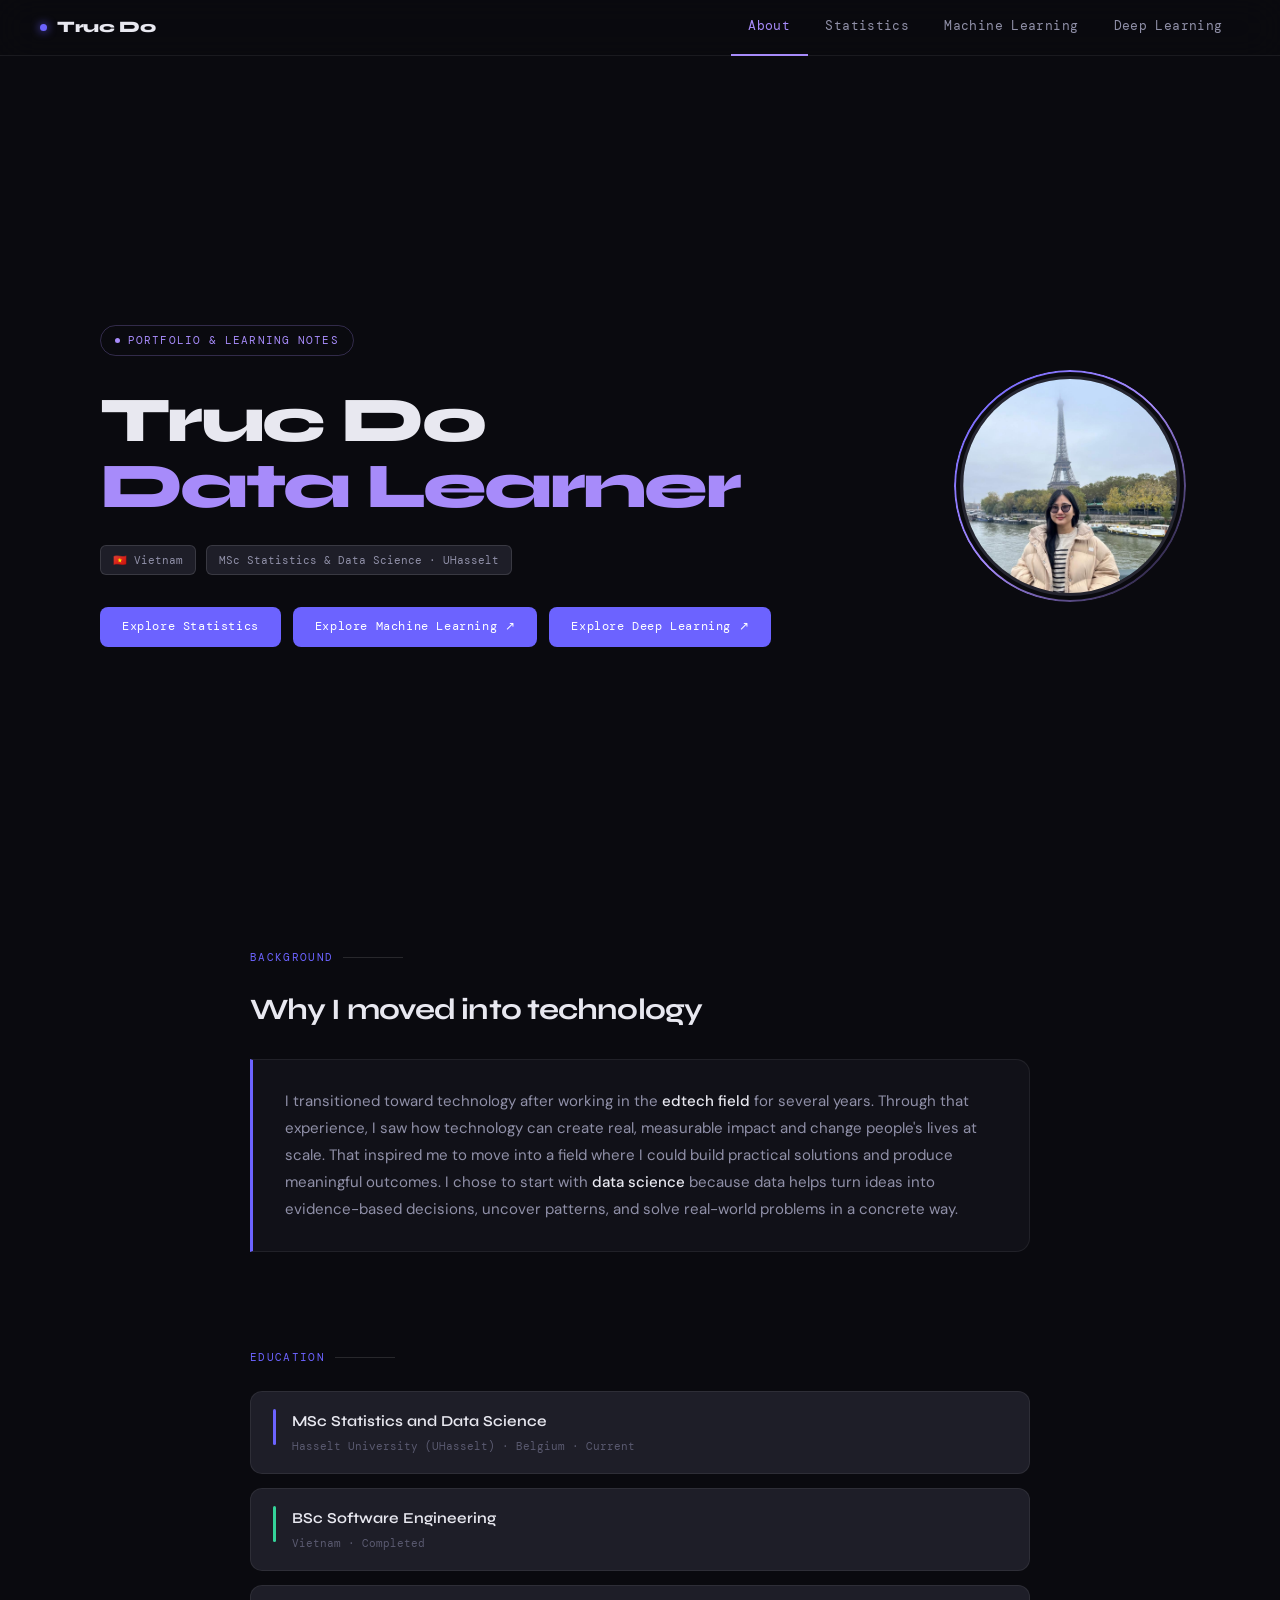
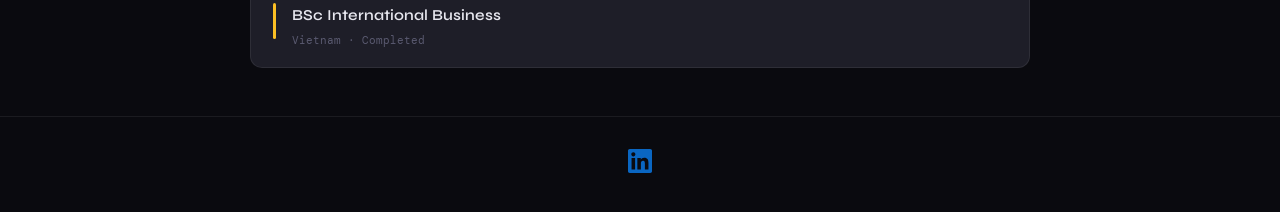
==== index.html @ 97f2a737 "first commit" ====
<!DOCTYPE html>
<html lang="en">
<head>
  <meta charset="UTF-8">
  <meta name="viewport" content="width=device-width, initial-scale=1.0">
  <title>Titu — About</title>
  <link href="https://fonts.googleapis.com/css2?family=DM+Mono:ital,wght@0,300;0,400;0,500;1,300&family=Syne:wght@400;500;600;700;800&family=DM+Sans:ital,opsz,wght@0,9..40,300;0,9..40,400;0,9..40,500;1,9..40,300&display=swap" rel="stylesheet">
  <link rel="stylesheet" href="shared.css">
  <style>
    /* ── Hero ───────────────────────────────────────────── */
    .hero {
      min-height: calc(100vh - 56px);
      display: flex; align-items: center;
      padding: 5rem 2rem 4rem;
    }
    .hero-inner {
      max-width: 1080px; margin: 0 auto; width: 100%;
      display: grid; grid-template-columns: 1fr auto;
      gap: 4rem; align-items: center;
    }

    .hero-tag {
      display: inline-flex; align-items: center; gap: 8px;
      font-family: var(--mono); font-size: 11px; color: var(--accent2);
      letter-spacing: 0.1em; text-transform: uppercase;
      border: 1px solid rgba(167,139,250,0.25);
      padding: 5px 14px; border-radius: 100px; margin-bottom: 2rem;
    }
    .hero-tag-dot { width: 5px; height: 5px; border-radius: 50%; background: var(--accent2); }

    .hero h1 {
      font-family: var(--display); font-weight: 800;
      font-size: clamp(2.6rem, 5vw, 4.2rem);
      line-height: 1.04; letter-spacing: -0.04em; margin-bottom: 1rem;
    }
    .hero h1 .name   { color: var(--text); }
    .hero h1 .accent { color: var(--accent2); }

    /* ── Meta badges ────────────────────────────────────── */
    .hero-meta { display: flex; flex-wrap: wrap; gap: 10px; margin: 1.5rem 0; }
    .hero-badge {
      font-family: var(--mono); font-size: 11px;
      padding: 5px 12px; border-radius: 6px;
      border: 1px solid var(--border2);
      background: var(--surface); color: var(--text2);
    }

    .hero-desc {
      color: var(--text2); font-size: .96rem; line-height: 1.78;
      max-width: 540px; margin-top: 1rem;
    }
    .hero-cta { display: flex; gap: 12px; margin-top: 2rem; flex-wrap: wrap; }

    /* ── Avatar ─────────────────────────────────────────── */
    .avatar-wrap { position: relative; width: 220px; height: 220px; }
    .avatar-ring {
      position: absolute; inset: -6px; border-radius: 50%;
      border: 2px solid transparent;
      background: linear-gradient(135deg, var(--accent), var(--accent2), transparent) border-box;
      -webkit-mask: linear-gradient(#fff 0 0) padding-box, linear-gradient(#fff 0 0);
      -webkit-mask-composite: destination-out; mask-composite: exclude;
      animation: spin-ring 8s linear infinite;
    }
    @keyframes spin-ring { to { transform: rotate(360deg); } }
    .avatar-img {
      width: 220px; height: 220px; border-radius: 50%;
      background: var(--surface); border: 3px solid var(--surface2);
      display: flex; align-items: center; justify-content: center;
      overflow: hidden; position: relative; z-index: 1;
    }
    /*
      TO ADD YOUR PHOTO:
      Replace the .avatar-monogram div with:
        <img src="ava.jpg" alt="Truc Do" style="width:100%;height:100%;object-fit:cover">
    */
    <img src="ava.jpg" alt="Truc Do" style="width:100%;height:100%;object-fit:cover">

    .avatar-hint {
      position: absolute; bottom: 6px; right: 6px; z-index: 2;
      background: var(--surface2); border: 1px solid var(--border2);
      border-radius: 7px; font-family: var(--mono); font-size: 9.5px;
      color: var(--text3); padding: 3px 8px; pointer-events: none;
    }

    /* ── Story card ─────────────────────────────────────── */
    .story-card {
      background: var(--bg2); border: 1px solid var(--border);
      border-left: 3px solid var(--accent);
      border-radius: 0 14px 14px 0;
      padding: 1.75rem 2rem;
      font-size: .94rem; color: var(--text2); line-height: 1.8;
    }
    .story-card strong { color: var(--text); font-weight: 500; }

    /* ── Education list ─────────────────────────────────── */
    .edu-list { display: flex; flex-direction: column; gap: .85rem; margin-top: 1.5rem; }
    .edu-item {
      background: var(--surface); border: 1px solid var(--border);
      border-radius: 12px; padding: 1.1rem 1.4rem;
      display: flex; align-items: flex-start; gap: 1rem;
    }
    .edu-bar {
      width: 3px; height: 36px; border-radius: 2px; flex-shrink: 0;
    }
    .edu-title { font-family: var(--display); font-weight: 600; font-size: .95rem; color: var(--text); }
    .edu-sub   { font-family: var(--mono); font-size: 11px; color: var(--text3); margin-top: 3px; }
  </style>
</head>
<body>

<!-- NAVIGATION -->
<nav>
  <a class="nav-logo" href="index.html">
    <div class="nav-logo-dot"></div>
    Truc Do
  </a>
  <div class="nav-links">
    <a class="nav-link active" href="index.html">About</a>
    <a class="nav-link" href="stats.html">Statistics</a>
    <a class="nav-link" href="ml.html">Machine Learning</a>
    <a class="nav-link" href="dl.html">Deep Learning</a>
  </div>
</nav>

<!-- ═══════════════════════════════════════════
     HERO
═══════════════════════════════════════════ -->
<div class="hero">
  <div class="hero-inner">

    <!-- Left -->
    <div>
      <div class="hero-tag">
        <div class="hero-tag-dot"></div>
        Portfolio &amp; Learning Notes
      </div>

      <h1>
        <span class="name">Truc Do</span><br>
        <span class="accent">Data Learner</span>
      </h1>

      <!-- ─── EDIT BADGES HERE ─── -->
      <div class="hero-meta">
        <div class="hero-badge">🇻🇳 Vietnam</div>
        <div class="hero-badge">MSc Statistics &amp; Data Science · UHasselt</div>
      </div>
      <!-- ─── END BADGES ─── -->



      <div class="hero-cta">
        <a class="btn-primary"  href="stats.html">Explore Statistics</a>
        <a class="btn-primary" href="dl.html">Explore Machine Learning ↗</a>
        <a class="btn-primary" href="dl.html">Explore Deep Learning ↗</a>

      </div>
    </div>

    <!-- Right: avatar -->
    <div>
      <div class="avatar-wrap">
        <div class="avatar-ring"></div>
        <div class="avatar-img">
               <img src="ava.jpg"
                    style="width:100%;height:100%;object-fit:cover">
        </div>
      </div>
    </div>

  </div>
</div>

<!-- ═══════════════════════════════════════════
     WHY TECHNOLOGY
═══════════════════════════════════════════ -->
<div class="wrap-sm section-sm">
  <div class="section-label">Background</div>
  <div class="section-title">Why I moved into technology</div>

  <!-- ─── EDIT STORY TEXT HERE ─── -->
  <div class="story-card" style="margin-top:1.5rem">
    I transitioned toward technology after working in the <strong>edtech field</strong> for several years.
    Through that experience, I saw how technology can create real, measurable impact and change
    people's lives at scale. That inspired me to move into a field where I could build practical
    solutions and produce meaningful outcomes. I chose to start with <strong>data science</strong>
    because data helps turn ideas into evidence-based decisions, uncover patterns, and solve
    real-world problems in a concrete way.
  </div>
  <!-- ─── END STORY TEXT ─── -->
</div>

<!-- ═══════════════════════════════════════════
     EDUCATION
═══════════════════════════════════════════ -->
<div class="wrap-sm section-sm">
  <div class="section-label">Education</div>

  <div class="edu-list">

    <!-- ─── ADD / EDIT EDUCATION ENTRIES HERE ─── -->

    <div class="edu-item">
      <div class="edu-bar" style="background:var(--accent)"></div>
      <div>
        <div class="edu-title">MSc Statistics and Data Science</div>
        <div class="edu-sub">Hasselt University (UHasselt) · Belgium · Current</div>
      </div>
    </div>

    <div class="edu-item">
      <div class="edu-bar" style="background:var(--green)"></div>
      <div>
        <div class="edu-title">BSc Software Engineering</div>
        <div class="edu-sub">Vietnam · Completed</div>
      </div>
    </div>

    <div class="edu-item">
      <div class="edu-bar" style="background:var(--amber)"></div>
      <div>
        <div class="edu-title">BSc International Business</div>
        <div class="edu-sub">Vietnam · Completed</div>
      </div>
    </div>

    <!-- ─── END EDUCATION ENTRIES ─── -->

  </div>
</div>

<footer>
  <a href="https://www.linkedin.com/in/nguyen-thien-truc-do-263109178/" aria-label="Visit Dove Digital on LinkedIn">
    <svg xmlns="http://www.w3.org/2000/svg" viewBox="0 0 24 24" fill="#0A66C2" width="24" height="24">
      <path d="M20.447 20.452h-3.554v-5.569c0-1.328-.027-3.037-1.852-3.037-1.853 0-2.136 1.445-2.136 2.939v5.667H9.351V9h3.414v1.561h.046c.477-.9 1.637-1.85 3.37-1.85 3.601 0 4.267 2.37 4.267 5.455v6.286zM5.337 7.433c-1.144 0-2.063-.926-2.063-2.065 0-1.138.92-2.063 2.063-2.063 1.14 0 2.064.925 2.064 2.063 0 1.139-.925 2.065-2.064 2.065zm1.782 13.019H3.555V9h3.564v11.452zM22.225 0H1.771C.792 0 0 .774 0 1.729v20.542C0 23.227.792 24 1.771 24h20.451C23.2 24 24 23.227 24 22.271V1.729C24 .774 23.2 0 22.222 0h.003z"/>
    </svg>
  </a>
  
</footer>

</body>
</html>
---- shared.css ----
/* ═══════════════════════════════════════════════════════════
   shared.css  —  Truc Do Portfolio
   Loaded by every page. Edit tokens here to restyle the site.
═══════════════════════════════════════════════════════════ */

/* ── Reset & tokens ────────────────────────────────────── */
*, *::before, *::after { box-sizing: border-box; margin: 0; padding: 0; }

:root {
  --bg:          #0a0a0f;
  --bg2:         #111118;
  --bg3:         #18181f;
  --surface:     #1e1e28;
  --surface2:    #252530;
  --border:      rgba(255,255,255,0.07);
  --border2:     rgba(255,255,255,0.12);
  --text:        #e8e8f0;
  --text2:       #9090a8;
  --text3:       #5a5a70;
  --accent:      #6c63ff;
  --accent2:     #a78bfa;
  --accent-glow: rgba(108,99,255,0.15);
  --green:       #34d399;
  --green-bg:    rgba(52,211,153,0.08);
  --amber:       #fbbf24;
  --amber-bg:    rgba(251,191,36,0.08);
  --coral:       #fb7185;
  --coral-bg:    rgba(251,113,133,0.08);
  --teal:        #22d3ee;
  --teal-bg:     rgba(34,211,238,0.08);
  --mono:        'DM Mono', monospace;
  --sans:        'DM Sans', sans-serif;
  --display:     'Syne', sans-serif;
}

html { scroll-behavior: smooth; }

body {
  background: var(--bg);
  color: var(--text);
  font-family: var(--sans);
  font-size: 15px;
  line-height: 1.65;
  min-height: 100vh;
  overflow-x: hidden;
}

::-webkit-scrollbar { width: 5px; }
::-webkit-scrollbar-track { background: transparent; }
::-webkit-scrollbar-thumb { background: var(--surface2); border-radius: 3px; }

/* ── Navigation ────────────────────────────────────────── */
nav {
  position: sticky; top: 0; z-index: 200;
  background: rgba(10,10,15,0.9);
  backdrop-filter: blur(20px);
  border-bottom: 1px solid var(--border);
  padding: 0 2.5rem;
  display: flex; align-items: center; justify-content: space-between;
  height: 56px;
}
.nav-logo {
  font-family: var(--display); font-weight: 800; font-size: 1rem;
  color: var(--text); letter-spacing: -0.02em;
  display: flex; align-items: center; gap: 10px;
  text-decoration: none;
}
.nav-logo-dot {
  width: 7px; height: 7px; border-radius: 50%;
  background: var(--accent); box-shadow: 0 0 10px var(--accent);
  animation: pulse-dot 2.5s ease-in-out infinite;
}
@keyframes pulse-dot {
  0%,100% { opacity:1; transform:scale(1); }
  50%      { opacity:.5; transform:scale(.8); }
}

.nav-links { display: flex; }
.nav-link {
  font-size: 12.5px; color: var(--text2); text-decoration: none;
  font-family: var(--mono); letter-spacing: 0.03em;
  padding: 0 1.1rem; height: 56px;
  display: flex; align-items: center;
  border-bottom: 2px solid transparent;
  transition: color .2s, border-color .2s;
}
.nav-link:hover  { color: var(--text); }
.nav-link.active { color: var(--accent2); border-bottom-color: var(--accent2); }

/* ── Layout helpers ─────────────────────────────────────── */
.wrap    { max-width: 1080px; margin: 0 auto; padding: 0 2rem; }
.wrap-sm { max-width: 780px;  margin: 0 auto; padding: 0 2rem; }
.section    { padding: 4.5rem 0; }
.section-sm { padding: 3rem 0; }

.section-label {
  font-family: var(--mono); font-size: 11px;
  color: var(--accent); letter-spacing: 0.12em; text-transform: uppercase;
  display: flex; align-items: center; gap: 10px; margin-bottom: 1.25rem;
}
.section-label::after {
  content: ''; height: 1px; width: 60px; background: var(--border2);
}
.section-title {
  font-family: var(--display); font-weight: 700;
  font-size: 1.85rem; letter-spacing: -0.03em;
  color: var(--text); margin-bottom: .6rem;
}
.section-sub {
  color: var(--text2); font-size: .95rem; max-width: 560px; line-height: 1.7;
}

/* ── Buttons ────────────────────────────────────────────── */
.btn-primary {
  font-family: var(--mono); font-size: 12px; letter-spacing: 0.05em;
  padding: 10px 22px; border-radius: 8px; cursor: pointer;
  border: none; background: var(--accent); color: #fff;
  transition: opacity .2s, transform .15s;
  text-decoration: none; display: inline-flex; align-items: center; gap: 8px;
}
.btn-primary:hover { opacity: .88; transform: translateY(-1px); }

.btn-outline {
  font-family: var(--mono); font-size: 12px; letter-spacing: 0.05em;
  padding: 10px 22px; border-radius: 8px; cursor: pointer;
  border: 1px solid var(--border2); background: transparent; color: var(--text2);
  transition: all .2s; text-decoration: none;
  display: inline-flex; align-items: center; gap: 8px;
}
.btn-outline:hover {
  color: var(--text); border-color: var(--accent2); background: var(--accent-glow);
}

/* ── Footer ─────────────────────────────────────────────── */
footer {
  border-top: 1px solid var(--border); padding: 2rem;
  text-align: center; font-family: var(--mono); font-size: 11.5px; color: var(--text3);
}

/* ── Page intro banner (stats / ml / dl pages) ──────────── */
.page-intro {
  padding: 4rem 2rem 3rem;
  border-bottom: 1px solid var(--border);
  background: var(--bg2);
}
.page-intro-inner {
  max-width: 1080px; margin: 0 auto;
}
.page-intro h1 {
  font-family: var(--display); font-weight: 800;
  font-size: clamp(2rem, 4vw, 3.2rem);
  letter-spacing: -0.04em; line-height: 1.1;
  margin-bottom: .75rem;
}
.page-intro-desc {
  color: var(--text2); font-size: .96rem;
  line-height: 1.75; max-width: 620px;
}

/* ── Topic cards grid ───────────────────────────────────── */
/*
   HOW TO USE:
   class="topic-card"         → default card (no badge)
   class="topic-card coming"  → shows "Coming soon" badge top-right
   class="topic-card done"    → completed topic (no hover lift, cursor:default)
*/
.topics-grid {
  display: grid;
  grid-template-columns: repeat(auto-fill, minmax(300px, 1fr));
  gap: 1.25rem;
  margin-top: 2rem;
}
.topic-card {
  background: var(--surface); border: 1px solid var(--border);
  border-radius: 16px; padding: 1.5rem 1.6rem;
  cursor: pointer; transition: border-color .2s, transform .22s;
  position: relative; overflow: hidden;
}
.topic-card::before {
  content: ''; position: absolute; inset: 0;
  background: var(--accent-glow); opacity: 0; transition: opacity .2s;
}
.topic-card:hover { border-color: var(--border2); transform: translateY(-3px); }
.topic-card:hover::before { opacity: 1; }

.topic-card.done { cursor: default; }
.topic-card.done:hover { transform: none; }

/* "Coming soon" ribbon */
.topic-card.coming::after {
  content: 'Coming soon';
  position: absolute; top: 14px; right: 14px;
  font-family: var(--mono); font-size: 10px;
  background: var(--surface2); color: var(--text3);
  border: 1px solid var(--border); border-radius: 5px;
  padding: 2px 8px; pointer-events: none;
}

/* Card internals */
.topic-accent {
  width: 3px; height: 24px; border-radius: 2px;
  background: var(--accent); margin-bottom: 1rem;
}
.topic-title {
  font-family: var(--display); font-weight: 600; font-size: 1rem;
  color: var(--text); margin-bottom: .4rem;
}
.topic-desc {
  font-size: .855rem; color: var(--text2); line-height: 1.65;
}
.topic-tags {
  display: flex; flex-wrap: wrap; gap: 5px; margin-top: .9rem;
}
.tag {
  font-family: var(--mono); font-size: 10px;
  padding: 2px 8px; border-radius: 4px;
  border: 1px solid var(--border); color: var(--text3);
}

/* ── Coming-soon list rows (deep learning page) ─────────── */
.coming-soon-node {
  display: flex; align-items: center; gap: 12px;
  padding: 13px 16px; background: var(--surface);
  border: 1px solid var(--border); border-radius: 11px;
  margin-bottom: 9px; cursor: default; transition: border-color .15s;
}
.coming-soon-node:hover { border-color: var(--border2); }
.csn-dot { width: 8px; height: 8px; border-radius: 50%; flex-shrink: 0; }
.csn-name { font-family: var(--display); font-weight: 600; font-size: .92rem; }
.csn-desc { font-size: .8rem; color: var(--text3); }
.csn-badge {
  margin-left: auto; font-family: var(--mono); font-size: 10px;
  padding: 3px 8px; border-radius: 5px;
  background: var(--surface2); color: var(--text3);
  border: 1px solid var(--border); white-space: nowrap;
}

/* ── Deep-learning mindmap ──────────────────────────────── */
#mindmap-wrap {
  position: relative; background: var(--bg2);
  border: 1px solid var(--border); border-radius: 20px;
  overflow: hidden; cursor: grab; margin-top: 2.5rem;
}
#mindmap-wrap:active { cursor: grabbing; }
#mindmap-canvas { display: block; width: 100%; height: 520px; }

/* ── Detail panel (any page) ────────────────────────────── */
.detail-panel {
  display: none; margin-top: 2rem;
  border: 1px solid var(--border2); border-radius: 20px;
  background: var(--bg2); overflow: hidden;
  animation: slideIn .35s cubic-bezier(.22,1,.36,1);
}
@keyframes slideIn {
  from { opacity:0; transform:translateY(20px); }
  to   { opacity:1; transform:translateY(0); }
}
.panel-header {
  padding: 1.4rem 2rem; border-bottom: 1px solid var(--border);
  display: flex; align-items: center; gap: 14px;
}
.panel-tag {
  font-family: var(--mono); font-size: 10px; letter-spacing: .1em;
  text-transform: uppercase; padding: 4px 10px; border-radius: 6px;
  background: var(--accent-glow); color: var(--accent2);
  border: 1px solid rgba(108,99,255,.25); white-space: nowrap;
}
.panel-title {
  font-family: var(--display); font-weight: 700;
  font-size: 1.4rem; letter-spacing: -.03em;
}
.panel-close {
  margin-left: auto; cursor: pointer; width: 30px; height: 30px;
  border-radius: 7px; border: 1px solid var(--border2);
  background: var(--surface); color: var(--text2);
  display: flex; align-items: center; justify-content: center;
  font-size: 16px; transition: all .15s;
}
.panel-close:hover { background: var(--surface2); color: var(--text); }

.panel-tabs { display: flex; border-bottom: 1px solid var(--border); padding: 0 2rem; }
.tab-btn {
  font-family: var(--mono); font-size: 12px; letter-spacing: .04em;
  color: var(--text3); padding: 13px 0; margin-right: 26px;
  border: none; background: none; cursor: pointer;
  border-bottom: 2px solid transparent; transition: all .2s;
  position: relative; bottom: -1px;
}
.tab-btn.active       { color: var(--accent2); border-bottom-color: var(--accent2); }
.tab-btn:hover:not(.active) { color: var(--text2); }

.tab-content         { display: none; padding: 2rem; }
.tab-content.active  { display: block; }

/* ── Panel inner: explanation cards ────────────────────── */
.explanation-grid {
  display: grid; grid-template-columns: 1fr 1fr;
  gap: 1.25rem; margin-bottom: 1.75rem;
}
.exp-card {
  background: var(--surface); border: 1px solid var(--border);
  border-radius: 13px; padding: 1.15rem 1.4rem;
}
.exp-card-label {
  font-family: var(--mono); font-size: 10px; text-transform: uppercase;
  letter-spacing: .1em; color: var(--text3); margin-bottom: 6px;
}
.exp-card-title {
  font-family: var(--display); font-weight: 600; font-size: .95rem;
  color: var(--text); margin-bottom: 5px;
}
.exp-card p { font-size: .85rem; color: var(--text2); line-height: 1.6; }

.arch-viz {
  background: var(--bg3); border: 1px solid var(--border);
  border-radius: 12px; overflow: hidden; margin: 1.4rem 0;
}
.arch-viz svg { display: block; width: 100%; }

.exp-prose { color: var(--text2); font-size: .92rem; line-height: 1.8; }
.exp-prose h3 {
  font-family: var(--display); font-weight: 600; font-size: .98rem;
  color: var(--text); margin: 1.4rem 0 .45rem;
}
.exp-prose ul  { padding-left: 1.2rem; }
.exp-prose li  { margin-bottom: 3px; }

/* ── Panel inner: dataset cards ────────────────────────── */
.dataset-grid {
  display: grid; grid-template-columns: repeat(3,1fr);
  gap: .9rem; margin-bottom: 1.75rem;
}
.dataset-card {
  background: var(--surface); border: 1px solid var(--border);
  border-radius: 13px; padding: 1.1rem; cursor: pointer; transition: all .2s;
  position: relative; overflow: hidden;
}
.dataset-card::before {
  content: ''; position: absolute; inset: 0;
  background: var(--accent-glow); opacity: 0; transition: opacity .2s;
}
.dataset-card:hover           { border-color: var(--border2); transform: translateY(-2px); }
.dataset-card:hover::before   { opacity: 1; }
.dataset-card.selected        { border-color: var(--accent); }
.dataset-card.selected::before{ opacity: 1; }

.ds-name  { font-family: var(--display); font-weight: 600; font-size: .93rem; margin-bottom: 3px; }
.ds-meta  { font-family: var(--mono); font-size: 10px; color: var(--text3); margin-bottom: 7px; }
.ds-desc  { font-size: .8rem; color: var(--text2); line-height: 1.5; }
.ds-badge {
  display: inline-block; font-family: var(--mono); font-size: 10px;
  padding: 2px 7px; border-radius: 4px; margin-top: 7px;
}
.ds-badge.green { background: var(--green-bg); color: var(--green); }
.ds-badge.amber { background: var(--amber-bg); color: var(--amber); }
.ds-badge.teal  { background: var(--teal-bg);  color: var(--teal); }

.ds-samples {
  background: var(--bg3); border: 1px solid var(--border);
  border-radius: 13px; padding: 1.4rem; margin-top: .5rem;
}
.ds-samples-title {
  font-family: var(--mono); font-size: 11px; text-transform: uppercase;
  letter-spacing: .08em; color: var(--text3); margin-bottom: .9rem;
}
.sample-grid {
  display: grid; grid-template-columns: repeat(8,1fr); gap: 5px;
}
.sample-cell {
  aspect-ratio: 1; border-radius: 5px;
  display: flex; align-items: center; justify-content: center;
  font-family: var(--mono); font-size: 9px;
  border: 1px solid var(--border); color: var(--text2); overflow: hidden;
}
.sample-mnist         { background: #111; }
.sample-mnist canvas  { display: block; width: 100%; height: 100%; }

.sample-info {
  display: grid; grid-template-columns: 1fr 1fr 1fr; gap: 10px; margin-top: .9rem;
}
.info-pill {
  background: var(--surface); border: 1px solid var(--border);
  border-radius: 7px; padding: 9px 11px;
}
.info-pill-label { font-family: var(--mono); font-size: 10px; color: var(--text3); }
.info-pill-value { color: var(--text); font-weight: 500; font-size: .88rem; margin-top: 2px; }

/* ── Panel inner: code block ────────────────────────────── */
.code-toolbar { display: flex; gap: 7px; margin-bottom: .9rem; flex-wrap: wrap; }
.code-lang-btn {
  font-family: var(--mono); font-size: 11px;
  padding: 5px 11px; border-radius: 6px; border: 1px solid var(--border2);
  background: var(--surface); color: var(--text2); cursor: pointer; transition: all .15s;
}
.code-lang-btn.active          { background: var(--accent-glow); color: var(--accent2); border-color: rgba(108,99,255,.3); }
.code-lang-btn:hover:not(.active) { color: var(--text); }

.code-block { background: var(--bg3); border: 1px solid var(--border); border-radius: 13px; overflow: hidden; }
.code-header {
  display: flex; align-items: center; justify-content: space-between;
  padding: 9px 14px; border-bottom: 1px solid var(--border);
}
.code-filename {
  font-family: var(--mono); font-size: 12px; color: var(--text3);
  display: flex; align-items: center; gap: 7px;
}
.code-dot { width: 7px; height: 7px; border-radius: 50%; }
.copy-btn {
  font-family: var(--mono); font-size: 11px; color: var(--text3);
  background: none; border: 1px solid var(--border); padding: 3px 9px;
  border-radius: 5px; cursor: pointer; transition: all .15s;
}
.copy-btn:hover { color: var(--text); border-color: var(--border2); }

pre {
  padding: 1.4rem; overflow-x: auto;
  font-family: var(--mono); font-size: 12px; line-height: 1.75; color: #c8c8e0;
}
pre .kw  { color: #a78bfa; }
pre .fn  { color: #34d399; }
pre .str { color: #fbbf24; }
pre .cm  { color: #4a4a62; font-style: italic; }
pre .num { color: #fb7185; }
pre .cls { color: #22d3ee; }

/* ── Placeholder (empty panel content) ─────────────────── */
.placeholder-blank { padding: 3rem; text-align: center; color: var(--text3); }
.placeholder-blank .ph-marker {
  width: 32px; height: 3px; border-radius: 2px;
  background: var(--border2); margin: 0 auto 1rem;
}
.placeholder-blank .ph-title {
  font-family: var(--display); font-weight: 600;
  font-size: 1.05rem; color: var(--text2); margin-bottom: 6px;
}
.placeholder-blank .ph-desc { font-size: .875rem; }
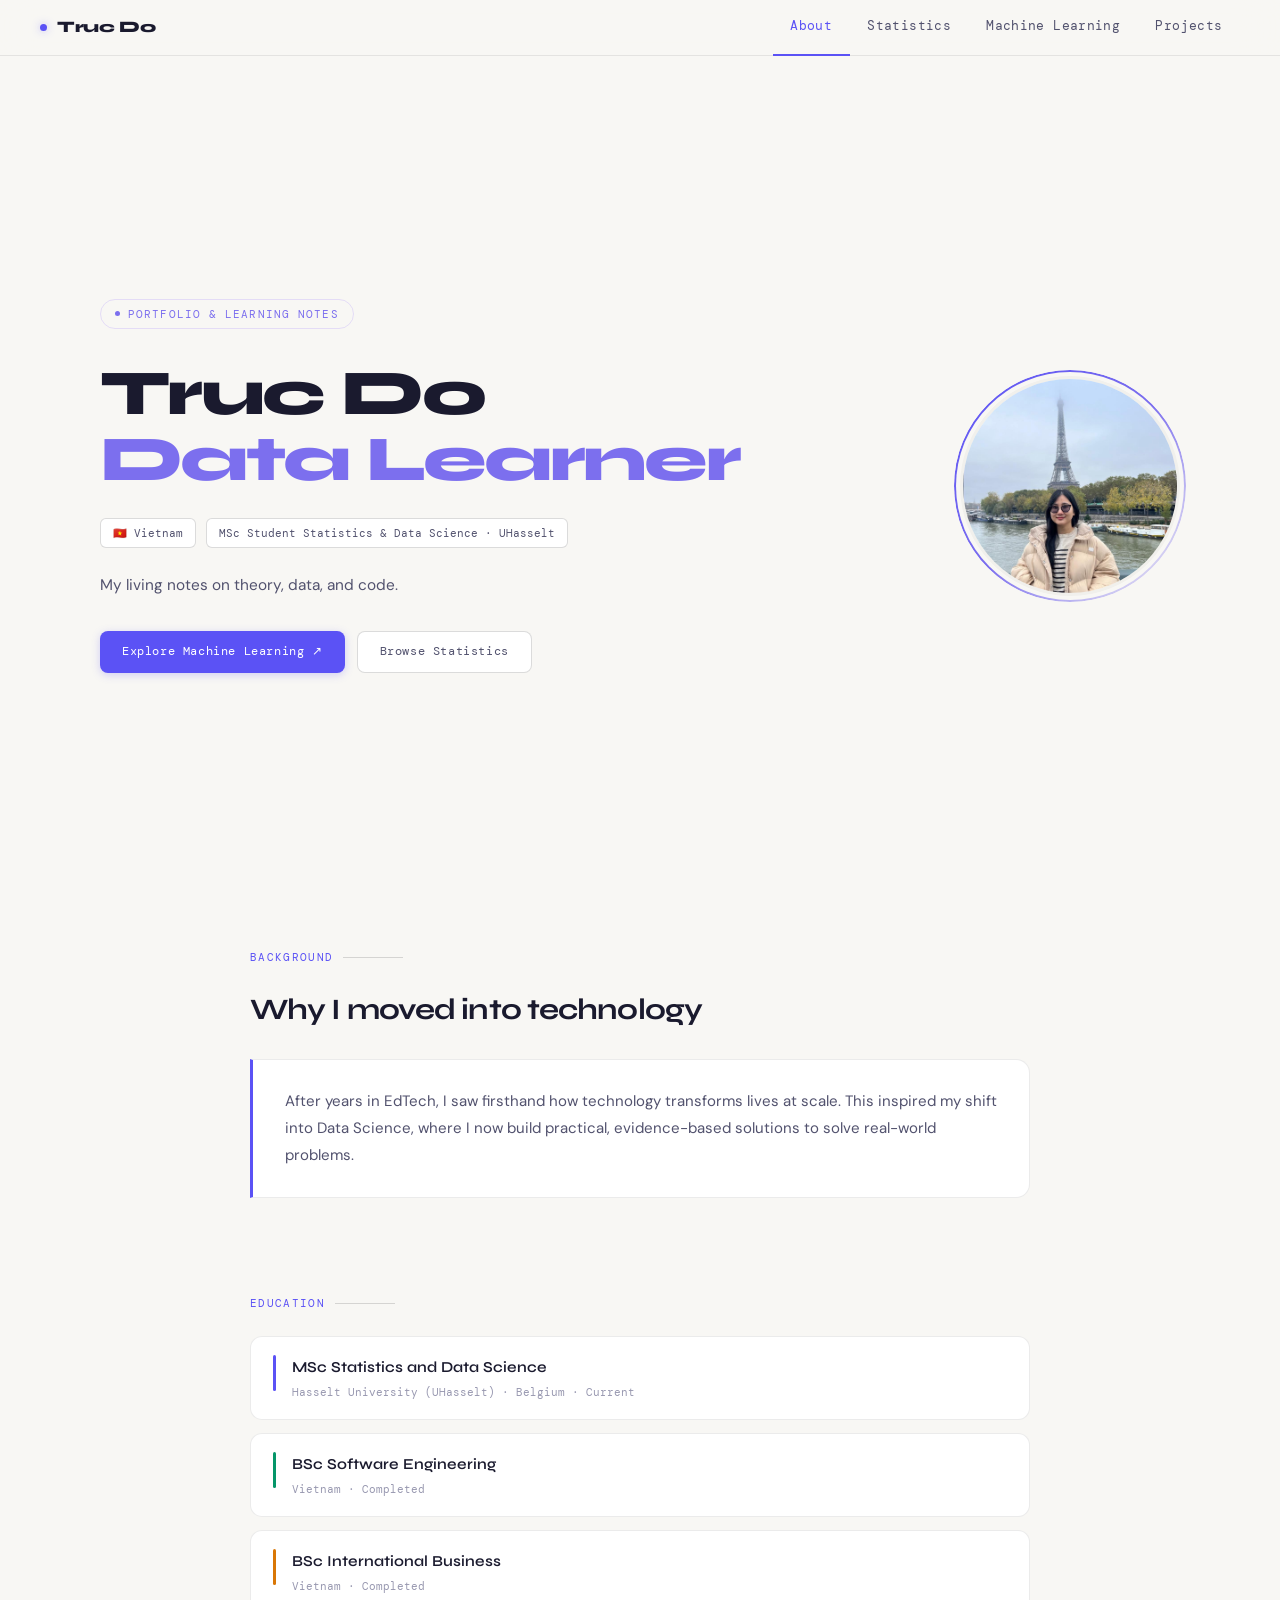
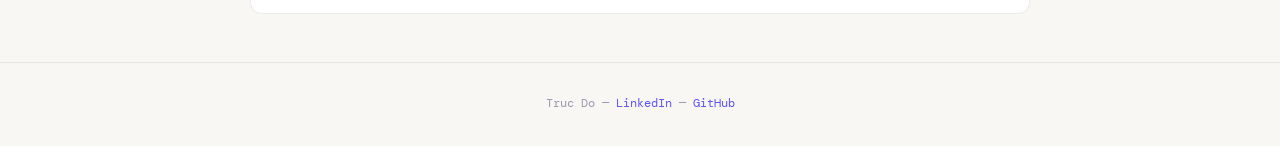
==== commit a3d79313: "update page" ====
--- a/index.html
+++ b/index.html
@@ -3,7 +3,7 @@
 <head>
   <meta charset="UTF-8">
   <meta name="viewport" content="width=device-width, initial-scale=1.0">
-  <title>Titu — About</title>
+  <title>Truc Do — About</title>
   <link href="https://fonts.googleapis.com/css2?family=DM+Mono:ital,wght@0,300;0,400;0,500;1,300&family=Syne:wght@400;500;600;700;800&family=DM+Sans:ital,opsz,wght@0,9..40,300;0,9..40,400;0,9..40,500;1,9..40,300&display=swap" rel="stylesheet">
   <link rel="stylesheet" href="shared.css">
   <style>
@@ -68,13 +68,10 @@
       display: flex; align-items: center; justify-content: center;
       overflow: hidden; position: relative; z-index: 1;
     }
-    /*
-      TO ADD YOUR PHOTO:
-      Replace the .avatar-monogram div with:
-        <img src="ava.jpg" alt="Truc Do" style="width:100%;height:100%;object-fit:cover">
-    */
-    <img src="ava.jpg" alt="Truc Do" style="width:100%;height:100%;object-fit:cover">
-
+    .avatar-monogram {
+      font-family: var(--display); font-weight: 800; font-size: 4.5rem;
+      color: var(--accent2); opacity: .4; user-select: none;
+    }
     .avatar-hint {
       position: absolute; bottom: 6px; right: 6px; z-index: 2;
       background: var(--surface2); border: 1px solid var(--border2);
@@ -110,15 +107,13 @@
 
 <!-- NAVIGATION -->
 <nav>
-  <a class="nav-logo" href="index.html">
-    <div class="nav-logo-dot"></div>
-    Truc Do
-  </a>
+  <a class="nav-logo" href="index.html"><div class="nav-logo-dot"></div>Truc Do</a>
   <div class="nav-links">
     <a class="nav-link active" href="index.html">About</a>
     <a class="nav-link" href="stats.html">Statistics</a>
     <a class="nav-link" href="ml.html">Machine Learning</a>
-    <a class="nav-link" href="dl.html">Deep Learning</a>
+    <!-- <a class="nav-link" href="dl.html">Deep Learning</a> -->
+    <a class="nav-link" href="projects.html">Projects</a>
   </div>
 </nav>
 
@@ -143,17 +138,17 @@
       <!-- ─── EDIT BADGES HERE ─── -->
       <div class="hero-meta">
         <div class="hero-badge">🇻🇳 Vietnam</div>
-        <div class="hero-badge">MSc Statistics &amp; Data Science · UHasselt</div>
+        <div class="hero-badge">MSc Student Statistics &amp; Data Science · UHasselt</div>
       </div>
       <!-- ─── END BADGES ─── -->
 
-
+      <p class="hero-desc">
+        My living notes on theory, data, and code.
+      </p>
 
       <div class="hero-cta">
-        <a class="btn-primary"  href="stats.html">Explore Statistics</a>
-        <a class="btn-primary" href="dl.html">Explore Machine Learning ↗</a>
-        <a class="btn-primary" href="dl.html">Explore Deep Learning ↗</a>
-
+        <a class="btn-primary" href="ml.html">Explore Machine Learning ↗</a>
+        <a class="btn-outline"  href="stats.html">Browse Statistics</a>
       </div>
     </div>
 
@@ -180,12 +175,7 @@
 
   <!-- ─── EDIT STORY TEXT HERE ─── -->
   <div class="story-card" style="margin-top:1.5rem">
-    I transitioned toward technology after working in the <strong>edtech field</strong> for several years.
-    Through that experience, I saw how technology can create real, measurable impact and change
-    people's lives at scale. That inspired me to move into a field where I could build practical
-    solutions and produce meaningful outcomes. I chose to start with <strong>data science</strong>
-    because data helps turn ideas into evidence-based decisions, uncover patterns, and solve
-    real-world problems in a concrete way.
+    After years in EdTech, I saw firsthand how technology transforms lives at scale. This inspired my shift into Data Science, where I now build practical, evidence-based solutions to solve real-world problems.
   </div>
   <!-- ─── END STORY TEXT ─── -->
 </div>
@@ -230,12 +220,9 @@
 </div>
 
 <footer>
-  <a href="https://www.linkedin.com/in/nguyen-thien-truc-do-263109178/" aria-label="Visit Dove Digital on LinkedIn">
-    <svg xmlns="http://www.w3.org/2000/svg" viewBox="0 0 24 24" fill="#0A66C2" width="24" height="24">
-      <path d="M20.447 20.452h-3.554v-5.569c0-1.328-.027-3.037-1.852-3.037-1.853 0-2.136 1.445-2.136 2.939v5.667H9.351V9h3.414v1.561h.046c.477-.9 1.637-1.85 3.37-1.85 3.601 0 4.267 2.37 4.267 5.455v6.286zM5.337 7.433c-1.144 0-2.063-.926-2.063-2.065 0-1.138.92-2.063 2.063-2.063 1.14 0 2.064.925 2.064 2.063 0 1.139-.925 2.065-2.064 2.065zm1.782 13.019H3.555V9h3.564v11.452zM22.225 0H1.771C.792 0 0 .774 0 1.729v20.542C0 23.227.792 24 1.771 24h20.451C23.2 24 24 23.227 24 22.271V1.729C24 .774 23.2 0 22.222 0h.003z"/>
-    </svg>
-  </a>
-  
+  Truc Do &mdash;
+  <a href="https://www.linkedin.com/in/nguyen-thien-truc-do-263109178/" target="_blank">LinkedIn</a> &mdash;
+  <a href="https://github.com/thientruc1691997" target="_blank">GitHub</a>
 </footer>
 
 </body>
--- a/shared.css
+++ b/shared.css
@@ -1,40 +1,35 @@
-/* ═══════════════════════════════════════════════════════════
-   shared.css  —  Truc Do Portfolio
-   Loaded by every page. Edit tokens here to restyle the site.
-═══════════════════════════════════════════════════════════ */
-
-/* ── Reset & tokens ────────────────────────────────────── */
-*, *::before, *::after { box-sizing: border-box; margin: 0; padding: 0; }
-
 :root {
-  --bg:          #0a0a0f;
-  --bg2:         #111118;
-  --bg3:         #18181f;
-  --surface:     #1e1e28;
-  --surface2:    #252530;
-  --border:      rgba(255,255,255,0.07);
-  --border2:     rgba(255,255,255,0.12);
-  --text:        #e8e8f0;
-  --text2:       #9090a8;
-  --text3:       #5a5a70;
-  --accent:      #6c63ff;
-  --accent2:     #a78bfa;
-  --accent-glow: rgba(108,99,255,0.15);
-  --green:       #34d399;
-  --green-bg:    rgba(52,211,153,0.08);
-  --amber:       #fbbf24;
-  --amber-bg:    rgba(251,191,36,0.08);
-  --coral:       #fb7185;
-  --coral-bg:    rgba(251,113,133,0.08);
-  --teal:        #22d3ee;
-  --teal-bg:     rgba(34,211,238,0.08);
+  /* ── Light theme tokens ── */
+  --bg:          #f8f7f4;
+  --bg2:         #ffffff;
+  --bg3:         #f1f0ec;
+  --surface:     #ffffff;
+  --surface2:    #f1f0ec;
+  --border:      rgba(0,0,0,0.08);
+  --border2:     rgba(0,0,0,0.14);
+  --text:        #1a1a2e;
+  --text2:       #52526e;
+  --text3:       #9898b0;
+  --accent:      #5b52f5;
+  --accent2:     #7c6fee;
+  --accent-glow: rgba(91,82,245,0.08);
+  --green:       #059669;
+  --green-bg:    rgba(5,150,105,0.07);
+  --amber:       #d97706;
+  --amber-bg:    rgba(217,119,6,0.07);
+  --coral:       #e0445a;
+  --coral-bg:    rgba(224,68,90,0.07);
+  --teal:        #0891b2;
+  --teal-bg:     rgba(8,145,178,0.07);
+  --shadow:      0 1px 3px rgba(0,0,0,0.06), 0 4px 16px rgba(0,0,0,0.05);
+  --shadow-lg:   0 2px 8px rgba(0,0,0,0.07), 0 8px 32px rgba(0,0,0,0.08);
   --mono:        'DM Mono', monospace;
   --sans:        'DM Sans', sans-serif;
   --display:     'Syne', sans-serif;
 }
 
+*, *::before, *::after { box-sizing: border-box; margin: 0; padding: 0; }
 html { scroll-behavior: smooth; }
-
 body {
   background: var(--bg);
   color: var(--text);
@@ -44,15 +39,14 @@
   min-height: 100vh;
   overflow-x: hidden;
 }
-
 ::-webkit-scrollbar { width: 5px; }
 ::-webkit-scrollbar-track { background: transparent; }
-::-webkit-scrollbar-thumb { background: var(--surface2); border-radius: 3px; }
-
-/* ── Navigation ────────────────────────────────────────── */
+::-webkit-scrollbar-thumb { background: #d0d0e0; border-radius: 3px; }
+
+/* ── Navigation ── */
 nav {
   position: sticky; top: 0; z-index: 200;
-  background: rgba(10,10,15,0.9);
+  background: rgba(248,247,244,0.92);
   backdrop-filter: blur(20px);
   border-bottom: 1px solid var(--border);
   padding: 0 2.5rem;
@@ -67,14 +61,13 @@
 }
 .nav-logo-dot {
   width: 7px; height: 7px; border-radius: 50%;
-  background: var(--accent); box-shadow: 0 0 10px var(--accent);
+  background: var(--accent); box-shadow: 0 0 8px rgba(91,82,245,0.4);
   animation: pulse-dot 2.5s ease-in-out infinite;
 }
 @keyframes pulse-dot {
   0%,100% { opacity:1; transform:scale(1); }
   50%      { opacity:.5; transform:scale(.8); }
 }
-
 .nav-links { display: flex; }
 .nav-link {
   font-size: 12.5px; color: var(--text2); text-decoration: none;
@@ -85,9 +78,9 @@
   transition: color .2s, border-color .2s;
 }
 .nav-link:hover  { color: var(--text); }
-.nav-link.active { color: var(--accent2); border-bottom-color: var(--accent2); }
-
-/* ── Layout helpers ─────────────────────────────────────── */
+.nav-link.active { color: var(--accent); border-bottom-color: var(--accent); }
+
+/* ── Layout ── */
 .wrap    { max-width: 1080px; margin: 0 auto; padding: 0 2rem; }
 .wrap-sm { max-width: 780px;  margin: 0 auto; padding: 0 2rem; }
 .section    { padding: 4.5rem 0; }
@@ -98,324 +91,189 @@
   color: var(--accent); letter-spacing: 0.12em; text-transform: uppercase;
   display: flex; align-items: center; gap: 10px; margin-bottom: 1.25rem;
 }
-.section-label::after {
-  content: ''; height: 1px; width: 60px; background: var(--border2);
-}
+.section-label::after { content:''; height:1px; width:60px; background:var(--border2); }
+
 .section-title {
   font-family: var(--display); font-weight: 700;
-  font-size: 1.85rem; letter-spacing: -0.03em;
-  color: var(--text); margin-bottom: .6rem;
-}
-.section-sub {
-  color: var(--text2); font-size: .95rem; max-width: 560px; line-height: 1.7;
-}
-
-/* ── Buttons ────────────────────────────────────────────── */
+  font-size: 1.85rem; letter-spacing: -0.03em; color: var(--text); margin-bottom: .6rem;
+}
+.section-sub { color: var(--text2); font-size: .95rem; max-width: 560px; line-height: 1.7; }
+
+/* ── Buttons ── */
 .btn-primary {
   font-family: var(--mono); font-size: 12px; letter-spacing: 0.05em;
   padding: 10px 22px; border-radius: 8px; cursor: pointer;
   border: none; background: var(--accent); color: #fff;
   transition: opacity .2s, transform .15s;
   text-decoration: none; display: inline-flex; align-items: center; gap: 8px;
-}
-.btn-primary:hover { opacity: .88; transform: translateY(-1px); }
-
+  box-shadow: 0 2px 8px rgba(91,82,245,0.25);
+}
+.btn-primary:hover { opacity:.88; transform:translateY(-1px); }
 .btn-outline {
   font-family: var(--mono); font-size: 12px; letter-spacing: 0.05em;
   padding: 10px 22px; border-radius: 8px; cursor: pointer;
-  border: 1px solid var(--border2); background: transparent; color: var(--text2);
+  border: 1px solid var(--border2); background: var(--surface); color: var(--text2);
   transition: all .2s; text-decoration: none;
   display: inline-flex; align-items: center; gap: 8px;
 }
-.btn-outline:hover {
-  color: var(--text); border-color: var(--accent2); background: var(--accent-glow);
-}
-
-/* ── Footer ─────────────────────────────────────────────── */
+.btn-outline:hover { color: var(--text); border-color: var(--accent); background: var(--accent-glow); }
+
+/* ── Footer ── */
 footer {
   border-top: 1px solid var(--border); padding: 2rem;
   text-align: center; font-family: var(--mono); font-size: 11.5px; color: var(--text3);
 }
-
-/* ── Page intro banner (stats / ml / dl pages) ──────────── */
+footer a { color: var(--accent); text-decoration: none; }
+footer a:hover { text-decoration: underline; }
+
+/* ── Page intro banner ── */
 .page-intro {
   padding: 4rem 2rem 3rem;
   border-bottom: 1px solid var(--border);
   background: var(--bg2);
 }
-.page-intro-inner {
-  max-width: 1080px; margin: 0 auto;
-}
+.page-intro-inner { max-width: 1080px; margin: 0 auto; }
 .page-intro h1 {
   font-family: var(--display); font-weight: 800;
   font-size: clamp(2rem, 4vw, 3.2rem);
-  letter-spacing: -0.04em; line-height: 1.1;
-  margin-bottom: .75rem;
-}
-.page-intro-desc {
-  color: var(--text2); font-size: .96rem;
-  line-height: 1.75; max-width: 620px;
-}
-
-/* ── Topic cards grid ───────────────────────────────────── */
-/*
-   HOW TO USE:
-   class="topic-card"         → default card (no badge)
-   class="topic-card coming"  → shows "Coming soon" badge top-right
-   class="topic-card done"    → completed topic (no hover lift, cursor:default)
-*/
+  letter-spacing: -0.04em; line-height: 1.1; margin-bottom: .75rem;
+}
+.page-intro-desc { color: var(--text2); font-size: .96rem; line-height: 1.75; max-width: 620px; }
+
+/* ── Topic cards ── */
 .topics-grid {
   display: grid;
   grid-template-columns: repeat(auto-fill, minmax(300px, 1fr));
-  gap: 1.25rem;
-  margin-top: 2rem;
+  gap: 1.25rem; margin-top: 2rem;
 }
 .topic-card {
   background: var(--surface); border: 1px solid var(--border);
   border-radius: 16px; padding: 1.5rem 1.6rem;
-  cursor: pointer; transition: border-color .2s, transform .22s;
+  cursor: pointer; transition: box-shadow .22s, transform .22s, border-color .22s;
   position: relative; overflow: hidden;
-}
-.topic-card::before {
-  content: ''; position: absolute; inset: 0;
-  background: var(--accent-glow); opacity: 0; transition: opacity .2s;
-}
-.topic-card:hover { border-color: var(--border2); transform: translateY(-3px); }
-.topic-card:hover::before { opacity: 1; }
-
-.topic-card.done { cursor: default; }
-.topic-card.done:hover { transform: none; }
-
-/* "Coming soon" ribbon */
+  box-shadow: var(--shadow);
+}
+.topic-card:hover { box-shadow: var(--shadow-lg); transform: translateY(-3px); border-color: var(--border2); }
+.topic-card.done  { cursor: default; }
+.topic-card.done:hover { transform: none; box-shadow: var(--shadow); }
 .topic-card.coming::after {
   content: 'Coming soon';
   position: absolute; top: 14px; right: 14px;
   font-family: var(--mono); font-size: 10px;
-  background: var(--surface2); color: var(--text3);
-  border: 1px solid var(--border); border-radius: 5px;
-  padding: 2px 8px; pointer-events: none;
-}
-
-/* Card internals */
-.topic-accent {
-  width: 3px; height: 24px; border-radius: 2px;
-  background: var(--accent); margin-bottom: 1rem;
-}
-.topic-title {
-  font-family: var(--display); font-weight: 600; font-size: 1rem;
-  color: var(--text); margin-bottom: .4rem;
-}
-.topic-desc {
-  font-size: .855rem; color: var(--text2); line-height: 1.65;
-}
-.topic-tags {
-  display: flex; flex-wrap: wrap; gap: 5px; margin-top: .9rem;
-}
+  background: var(--bg3); color: var(--text3);
+  border: 1px solid var(--border); border-radius: 5px; padding: 2px 8px; pointer-events: none;
+}
+.topic-accent { width: 3px; height: 24px; border-radius: 2px; margin-bottom: 1rem; }
+.topic-title { font-family: var(--display); font-weight: 600; font-size: 1rem; color: var(--text); margin-bottom: .4rem; }
+.topic-desc  { font-size: .855rem; color: var(--text2); line-height: 1.65; }
+.topic-tags  { display: flex; flex-wrap: wrap; gap: 5px; margin-top: .9rem; }
 .tag {
   font-family: var(--mono); font-size: 10px;
   padding: 2px 8px; border-radius: 4px;
-  border: 1px solid var(--border); color: var(--text3);
-}
-
-/* ── Coming-soon list rows (deep learning page) ─────────── */
-.coming-soon-node {
-  display: flex; align-items: center; gap: 12px;
-  padding: 13px 16px; background: var(--surface);
-  border: 1px solid var(--border); border-radius: 11px;
-  margin-bottom: 9px; cursor: default; transition: border-color .15s;
-}
-.coming-soon-node:hover { border-color: var(--border2); }
-.csn-dot { width: 8px; height: 8px; border-radius: 50%; flex-shrink: 0; }
-.csn-name { font-family: var(--display); font-weight: 600; font-size: .92rem; }
-.csn-desc { font-size: .8rem; color: var(--text3); }
-.csn-badge {
-  margin-left: auto; font-family: var(--mono); font-size: 10px;
-  padding: 3px 8px; border-radius: 5px;
-  background: var(--surface2); color: var(--text3);
-  border: 1px solid var(--border); white-space: nowrap;
-}
-
-/* ── Deep-learning mindmap ──────────────────────────────── */
-#mindmap-wrap {
-  position: relative; background: var(--bg2);
-  border: 1px solid var(--border); border-radius: 20px;
-  overflow: hidden; cursor: grab; margin-top: 2.5rem;
-}
-#mindmap-wrap:active { cursor: grabbing; }
-#mindmap-canvas { display: block; width: 100%; height: 520px; }
-
-/* ── Detail panel (any page) ────────────────────────────── */
+  border: 1px solid var(--border2); color: var(--text3); background: var(--bg3);
+}
+
+/* ── Detail panel ── */
 .detail-panel {
   display: none; margin-top: 2rem;
   border: 1px solid var(--border2); border-radius: 20px;
   background: var(--bg2); overflow: hidden;
+  box-shadow: var(--shadow-lg);
   animation: slideIn .35s cubic-bezier(.22,1,.36,1);
 }
-@keyframes slideIn {
-  from { opacity:0; transform:translateY(20px); }
-  to   { opacity:1; transform:translateY(0); }
-}
+@keyframes slideIn { from{opacity:0;transform:translateY(20px)} to{opacity:1;transform:translateY(0)} }
+
 .panel-header {
   padding: 1.4rem 2rem; border-bottom: 1px solid var(--border);
-  display: flex; align-items: center; gap: 14px;
+  display: flex; align-items: center; gap: 14px; background: var(--bg3);
 }
 .panel-tag {
   font-family: var(--mono); font-size: 10px; letter-spacing: .1em;
   text-transform: uppercase; padding: 4px 10px; border-radius: 6px;
-  background: var(--accent-glow); color: var(--accent2);
-  border: 1px solid rgba(108,99,255,.25); white-space: nowrap;
-}
-.panel-title {
-  font-family: var(--display); font-weight: 700;
-  font-size: 1.4rem; letter-spacing: -.03em;
-}
+  background: var(--accent-glow); color: var(--accent);
+  border: 1px solid rgba(91,82,245,.2); white-space: nowrap;
+}
+.panel-title { font-family: var(--display); font-weight: 700; font-size: 1.4rem; letter-spacing: -.03em; }
 .panel-close {
   margin-left: auto; cursor: pointer; width: 30px; height: 30px;
-  border-radius: 7px; border: 1px solid var(--border2);
-  background: var(--surface); color: var(--text2);
-  display: flex; align-items: center; justify-content: center;
+  border-radius: 7px; border: 1px solid var(--border2); background: var(--surface);
+  color: var(--text2); display: flex; align-items: center; justify-content: center;
   font-size: 16px; transition: all .15s;
 }
-.panel-close:hover { background: var(--surface2); color: var(--text); }
-
-.panel-tabs { display: flex; border-bottom: 1px solid var(--border); padding: 0 2rem; }
+.panel-close:hover { background: var(--bg3); color: var(--text); }
+
+.panel-tabs { display: flex; border-bottom: 1px solid var(--border); padding: 0 2rem; background: var(--bg2); }
 .tab-btn {
   font-family: var(--mono); font-size: 12px; letter-spacing: .04em;
   color: var(--text3); padding: 13px 0; margin-right: 26px;
   border: none; background: none; cursor: pointer;
-  border-bottom: 2px solid transparent; transition: all .2s;
-  position: relative; bottom: -1px;
-}
-.tab-btn.active       { color: var(--accent2); border-bottom-color: var(--accent2); }
+  border-bottom: 2px solid transparent; transition: all .2s; position: relative; bottom: -1px;
+}
+.tab-btn.active { color: var(--accent); border-bottom-color: var(--accent); }
 .tab-btn:hover:not(.active) { color: var(--text2); }
-
-.tab-content         { display: none; padding: 2rem; }
-.tab-content.active  { display: block; }
-
-/* ── Panel inner: explanation cards ────────────────────── */
-.explanation-grid {
-  display: grid; grid-template-columns: 1fr 1fr;
-  gap: 1.25rem; margin-bottom: 1.75rem;
-}
+.tab-content { display: none; padding: 2rem; }
+.tab-content.active { display: block; }
+
+/* ── Explanation cards ── */
+.explanation-grid { display: grid; grid-template-columns: 1fr 1fr; gap: 1.25rem; margin-bottom: 1.75rem; }
 .exp-card {
-  background: var(--surface); border: 1px solid var(--border);
+  background: var(--bg3); border: 1px solid var(--border);
   border-radius: 13px; padding: 1.15rem 1.4rem;
 }
-.exp-card-label {
-  font-family: var(--mono); font-size: 10px; text-transform: uppercase;
-  letter-spacing: .1em; color: var(--text3); margin-bottom: 6px;
-}
-.exp-card-title {
-  font-family: var(--display); font-weight: 600; font-size: .95rem;
-  color: var(--text); margin-bottom: 5px;
-}
+.exp-card-label { font-family: var(--mono); font-size: 10px; text-transform: uppercase; letter-spacing: .1em; color: var(--text3); margin-bottom: 6px; }
+.exp-card-title { font-family: var(--display); font-weight: 600; font-size: .95rem; color: var(--text); margin-bottom: 5px; }
 .exp-card p { font-size: .85rem; color: var(--text2); line-height: 1.6; }
 
-.arch-viz {
+.arch-viz { background: var(--bg3); border: 1px solid var(--border); border-radius: 12px; overflow: hidden; margin: 1.4rem 0; }
+.arch-viz svg { display: block; width: 100%; }
+
+.exp-prose { color: var(--text2); font-size: .92rem; line-height: 1.8; }
+.exp-prose h3 { font-family: var(--display); font-weight: 600; font-size: .98rem; color: var(--text); margin: 1.4rem 0 .45rem; }
+.exp-prose ul { padding-left: 1.2rem; }
+.exp-prose li { margin-bottom: 3px; }
+
+/* ── Dataset cards ── */
+.dataset-grid { display: grid; grid-template-columns: repeat(3,1fr); gap: .9rem; margin-bottom: 1.75rem; }
+.dataset-card {
   background: var(--bg3); border: 1px solid var(--border);
-  border-radius: 12px; overflow: hidden; margin: 1.4rem 0;
-}
-.arch-viz svg { display: block; width: 100%; }
-
-.exp-prose { color: var(--text2); font-size: .92rem; line-height: 1.8; }
-.exp-prose h3 {
-  font-family: var(--display); font-weight: 600; font-size: .98rem;
-  color: var(--text); margin: 1.4rem 0 .45rem;
-}
-.exp-prose ul  { padding-left: 1.2rem; }
-.exp-prose li  { margin-bottom: 3px; }
-
-/* ── Panel inner: dataset cards ────────────────────────── */
-.dataset-grid {
-  display: grid; grid-template-columns: repeat(3,1fr);
-  gap: .9rem; margin-bottom: 1.75rem;
-}
-.dataset-card {
-  background: var(--surface); border: 1px solid var(--border);
   border-radius: 13px; padding: 1.1rem; cursor: pointer; transition: all .2s;
-  position: relative; overflow: hidden;
-}
-.dataset-card::before {
-  content: ''; position: absolute; inset: 0;
-  background: var(--accent-glow); opacity: 0; transition: opacity .2s;
-}
-.dataset-card:hover           { border-color: var(--border2); transform: translateY(-2px); }
-.dataset-card:hover::before   { opacity: 1; }
-.dataset-card.selected        { border-color: var(--accent); }
-.dataset-card.selected::before{ opacity: 1; }
-
+}
+.dataset-card:hover { border-color: var(--border2); transform: translateY(-2px); box-shadow: var(--shadow); }
+.dataset-card.selected { border-color: var(--accent); background: var(--accent-glow); }
 .ds-name  { font-family: var(--display); font-weight: 600; font-size: .93rem; margin-bottom: 3px; }
 .ds-meta  { font-family: var(--mono); font-size: 10px; color: var(--text3); margin-bottom: 7px; }
 .ds-desc  { font-size: .8rem; color: var(--text2); line-height: 1.5; }
-.ds-badge {
-  display: inline-block; font-family: var(--mono); font-size: 10px;
-  padding: 2px 7px; border-radius: 4px; margin-top: 7px;
-}
+.ds-badge { display: inline-block; font-family: var(--mono); font-size: 10px; padding: 2px 7px; border-radius: 4px; margin-top: 7px; }
 .ds-badge.green { background: var(--green-bg); color: var(--green); }
 .ds-badge.amber { background: var(--amber-bg); color: var(--amber); }
 .ds-badge.teal  { background: var(--teal-bg);  color: var(--teal); }
-
-.ds-samples {
-  background: var(--bg3); border: 1px solid var(--border);
-  border-radius: 13px; padding: 1.4rem; margin-top: .5rem;
-}
-.ds-samples-title {
-  font-family: var(--mono); font-size: 11px; text-transform: uppercase;
-  letter-spacing: .08em; color: var(--text3); margin-bottom: .9rem;
-}
-.sample-grid {
-  display: grid; grid-template-columns: repeat(8,1fr); gap: 5px;
-}
-.sample-cell {
-  aspect-ratio: 1; border-radius: 5px;
-  display: flex; align-items: center; justify-content: center;
-  font-family: var(--mono); font-size: 9px;
-  border: 1px solid var(--border); color: var(--text2); overflow: hidden;
-}
-.sample-mnist         { background: #111; }
-.sample-mnist canvas  { display: block; width: 100%; height: 100%; }
-
-.sample-info {
-  display: grid; grid-template-columns: 1fr 1fr 1fr; gap: 10px; margin-top: .9rem;
-}
-.info-pill {
-  background: var(--surface); border: 1px solid var(--border);
-  border-radius: 7px; padding: 9px 11px;
-}
+.ds-samples { background: var(--bg3); border: 1px solid var(--border); border-radius: 13px; padding: 1.4rem; margin-top: .5rem; }
+.ds-samples-title { font-family: var(--mono); font-size: 11px; text-transform: uppercase; letter-spacing: .08em; color: var(--text3); margin-bottom: .9rem; }
+.sample-grid { display: grid; grid-template-columns: repeat(8,1fr); gap: 5px; }
+.sample-cell { aspect-ratio: 1; border-radius: 5px; display: flex; align-items: center; justify-content: center; font-family: var(--mono); font-size: 9px; border: 1px solid var(--border); color: var(--text2); overflow: hidden; }
+.sample-mnist { background: #111; }
+.sample-mnist canvas { display: block; width: 100%; height: 100%; }
+.sample-info { display: grid; grid-template-columns: 1fr 1fr 1fr; gap: 10px; margin-top: .9rem; }
+.info-pill { background: var(--surface); border: 1px solid var(--border); border-radius: 7px; padding: 9px 11px; }
 .info-pill-label { font-family: var(--mono); font-size: 10px; color: var(--text3); }
 .info-pill-value { color: var(--text); font-weight: 500; font-size: .88rem; margin-top: 2px; }
 
-/* ── Panel inner: code block ────────────────────────────── */
+/* ── Code block ── */
 .code-toolbar { display: flex; gap: 7px; margin-bottom: .9rem; flex-wrap: wrap; }
 .code-lang-btn {
   font-family: var(--mono); font-size: 11px;
   padding: 5px 11px; border-radius: 6px; border: 1px solid var(--border2);
   background: var(--surface); color: var(--text2); cursor: pointer; transition: all .15s;
 }
-.code-lang-btn.active          { background: var(--accent-glow); color: var(--accent2); border-color: rgba(108,99,255,.3); }
+.code-lang-btn.active { background: var(--accent-glow); color: var(--accent); border-color: rgba(91,82,245,.3); }
 .code-lang-btn:hover:not(.active) { color: var(--text); }
-
-.code-block { background: var(--bg3); border: 1px solid var(--border); border-radius: 13px; overflow: hidden; }
-.code-header {
-  display: flex; align-items: center; justify-content: space-between;
-  padding: 9px 14px; border-bottom: 1px solid var(--border);
-}
-.code-filename {
-  font-family: var(--mono); font-size: 12px; color: var(--text3);
-  display: flex; align-items: center; gap: 7px;
-}
+.code-block { background: #1e1e2e; border: 1px solid rgba(0,0,0,0.15); border-radius: 13px; overflow: hidden; }
+.code-header { display: flex; align-items: center; justify-content: space-between; padding: 9px 14px; border-bottom: 1px solid rgba(255,255,255,0.06); }
+.code-filename { font-family: var(--mono); font-size: 12px; color: #888aaa; display: flex; align-items: center; gap: 7px; }
 .code-dot { width: 7px; height: 7px; border-radius: 50%; }
-.copy-btn {
-  font-family: var(--mono); font-size: 11px; color: var(--text3);
-  background: none; border: 1px solid var(--border); padding: 3px 9px;
-  border-radius: 5px; cursor: pointer; transition: all .15s;
-}
-.copy-btn:hover { color: var(--text); border-color: var(--border2); }
-
-pre {
-  padding: 1.4rem; overflow-x: auto;
-  font-family: var(--mono); font-size: 12px; line-height: 1.75; color: #c8c8e0;
-}
+.copy-btn { font-family: var(--mono); font-size: 11px; color: #888aaa; background: none; border: 1px solid rgba(255,255,255,0.1); padding: 3px 9px; border-radius: 5px; cursor: pointer; transition: all .15s; }
+.copy-btn:hover { color: #c8c8e0; border-color: rgba(255,255,255,0.2); }
+pre { padding: 1.4rem; overflow-x: auto; font-family: var(--mono); font-size: 12px; line-height: 1.75; color: #c8c8e0; }
 pre .kw  { color: #a78bfa; }
 pre .fn  { color: #34d399; }
 pre .str { color: #fbbf24; }
@@ -423,14 +281,146 @@
 pre .num { color: #fb7185; }
 pre .cls { color: #22d3ee; }
 
-/* ── Placeholder (empty panel content) ─────────────────── */
+/* ── Coming-soon nodes (DL page) ── */
+.coming-soon-node {
+  display: flex; align-items: center; gap: 12px;
+  padding: 13px 16px; background: var(--surface); border: 1px solid var(--border);
+  border-radius: 11px; margin-bottom: 9px; transition: border-color .15s;
+  box-shadow: var(--shadow);
+}
+.coming-soon-node:hover { border-color: var(--border2); }
+.csn-dot { width: 8px; height: 8px; border-radius: 50%; flex-shrink: 0; }
+.csn-name { font-family: var(--display); font-weight: 600; font-size: .92rem; }
+.csn-desc { font-size: .8rem; color: var(--text3); }
+.csn-badge { margin-left: auto; font-family: var(--mono); font-size: 10px; padding: 3px 8px; border-radius: 5px; background: var(--bg3); color: var(--text3); border: 1px solid var(--border); white-space: nowrap; }
+
+/* ── Mindmap ── */
+#mindmap-wrap {
+  position: relative; background: var(--bg2);
+  border: 1px solid var(--border); border-radius: 20px;
+  overflow: hidden; cursor: grab; margin-top: 2.5rem;
+  box-shadow: var(--shadow);
+}
+#mindmap-wrap:active { cursor: grabbing; }
+#mindmap-canvas { display: block; width: 100%; height: 520px; }
+
+/* ── Placeholder ── */
 .placeholder-blank { padding: 3rem; text-align: center; color: var(--text3); }
-.placeholder-blank .ph-marker {
-  width: 32px; height: 3px; border-radius: 2px;
-  background: var(--border2); margin: 0 auto 1rem;
-}
-.placeholder-blank .ph-title {
-  font-family: var(--display); font-weight: 600;
-  font-size: 1.05rem; color: var(--text2); margin-bottom: 6px;
-}
-.placeholder-blank .ph-desc { font-size: .875rem; }
+.placeholder-blank .ph-marker { width: 32px; height: 3px; border-radius: 2px; background: var(--border2); margin: 0 auto 1rem; }
+.placeholder-blank .ph-title { font-family: var(--display); font-weight: 600; font-size: 1.05rem; color: var(--text2); margin-bottom: 6px; }
+.placeholder-blank .ph-desc  { font-size: .875rem; }
+
+/* ── Topic full page (topic-*.html) ── */
+.topic-page-hero {
+  padding: 3.5rem 2rem 2.5rem;
+  background: var(--bg2); border-bottom: 1px solid var(--border);
+}
+.topic-page-hero-inner { max-width: 1080px; margin: 0 auto; }
+.topic-breadcrumb {
+  font-family: var(--mono); font-size: 11px; color: var(--text3);
+  display: flex; align-items: center; gap: 8px; margin-bottom: 1.25rem;
+}
+.topic-breadcrumb a { color: var(--accent); text-decoration: none; }
+.topic-breadcrumb a:hover { text-decoration: underline; }
+.topic-breadcrumb-sep { color: var(--border2); }
+.topic-page-hero h1 { font-family: var(--display); font-weight: 800; font-size: clamp(1.8rem, 4vw, 2.8rem); letter-spacing: -0.04em; line-height: 1.1; margin-bottom: .75rem; }
+.topic-page-hero-desc { color: var(--text2); font-size: .97rem; line-height: 1.75; max-width: 640px; }
+.topic-page-tags { display: flex; flex-wrap: wrap; gap: 6px; margin-top: 1.1rem; }
+
+/* section outline / table of contents */
+.toc-bar {
+  background: var(--bg2); border-bottom: 1px solid var(--border);
+  padding: .75rem 2rem; position: sticky; top: 56px; z-index: 100;
+}
+.toc-bar-inner { max-width: 1080px; margin: 0 auto; display: flex; gap: 0; align-items: center; flex-wrap: wrap; }
+.toc-item {
+  font-family: var(--mono); font-size: 11px; color: var(--text3);
+  padding: 4px 12px; border-radius: 20px; text-decoration: none; transition: all .15s;
+  white-space: nowrap;
+}
+.toc-item:hover  { background: var(--bg3); color: var(--text2); }
+.toc-item.active { background: var(--accent-glow); color: var(--accent); }
+.toc-sep { color: var(--border2); font-size: 14px; user-select: none; }
+
+/* topic content body */
+.topic-body { max-width: 1080px; margin: 0 auto; padding: 0 2rem; }
+.topic-section { padding: 3.5rem 0; border-bottom: 1px solid var(--border); }
+.topic-section:last-child { border-bottom: none; }
+.topic-section-num {
+  font-family: var(--mono); font-size: 11px; color: var(--accent); letter-spacing: .1em;
+  text-transform: uppercase; margin-bottom: .5rem;
+}
+.topic-section h2 {
+  font-family: var(--display); font-weight: 700; font-size: 1.5rem; letter-spacing: -0.03em;
+  margin-bottom: .9rem; color: var(--text);
+}
+.topic-section p  { color: var(--text2); font-size: .95rem; line-height: 1.8; margin-bottom: 1rem; }
+.topic-section ul { color: var(--text2); font-size: .95rem; line-height: 1.8; padding-left: 1.3rem; margin-bottom: 1rem; }
+.topic-section li { margin-bottom: .3rem; }
+.topic-section strong { color: var(--text); }
+
+/* image slot */
+.img-slot {
+  background: var(--bg3); border: 2px dashed var(--border2); border-radius: 16px;
+  min-height: 200px; display: flex; flex-direction: column;
+  align-items: center; justify-content: center; text-align: center;
+  padding: 2rem; margin: 1.5rem 0; gap: .5rem;
+}
+.img-slot img { max-width: 100%; border-radius: 12px; display: block; }
+.img-slot-hint { font-family: var(--mono); font-size: 11px; color: var(--text3); }
+.img-slot-caption { font-size: .82rem; color: var(--text3); margin-top: .5rem; font-style: italic; }
+
+/* formula box */
+.formula-box {
+  background: #1e1e2e; border-radius: 12px; padding: 1.2rem 1.5rem;
+  margin: 1rem 0; font-family: var(--mono); font-size: 12.5px; color: #c8c8e0; line-height: 2.1;
+}
+
+/* callout */
+.callout {
+  border-left: 3px solid var(--accent); border-radius: 0 12px 12px 0;
+  background: var(--accent-glow); padding: 1rem 1.25rem;
+  font-size: .9rem; color: var(--text2); line-height: 1.75; margin: 1.2rem 0;
+}
+.callout strong { color: var(--text); }
+
+/* two-column grid for content */
+.content-grid-2 { display: grid; grid-template-columns: 1fr 1fr; gap: 1.25rem; margin: 1.2rem 0; }
+.content-card {
+  background: var(--bg3); border: 1px solid var(--border); border-radius: 13px; padding: 1.2rem 1.4rem;
+}
+.content-card-label { font-family: var(--mono); font-size: 10px; text-transform: uppercase; letter-spacing: .1em; color: var(--text3); margin-bottom: 5px; }
+.content-card h4 { font-family: var(--display); font-weight: 600; font-size: .95rem; color: var(--text); margin-bottom: 6px; }
+.content-card p { font-size: .85rem; color: var(--text2); line-height: 1.6; }
+
+/* ── Projects page ── */
+.projects-grid { display: grid; grid-template-columns: repeat(auto-fill, minmax(340px, 1fr)); gap: 1.5rem; margin-top: 2rem; }
+.project-card {
+  background: var(--surface); border: 1px solid var(--border);
+  border-radius: 18px; overflow: hidden; box-shadow: var(--shadow);
+  transition: box-shadow .22s, transform .22s;
+}
+.project-card:hover { box-shadow: var(--shadow-lg); transform: translateY(-4px); }
+.project-card-img {
+  height: 180px; background: var(--bg3); display: flex; align-items: center; justify-content: center;
+  border-bottom: 1px solid var(--border); position: relative; overflow: hidden;
+}
+.project-card-img img { width: 100%; height: 100%; object-fit: cover; }
+.project-badge {
+  position: absolute; top: 12px; right: 12px;
+  font-family: var(--mono); font-size: 10px; padding: 3px 9px; border-radius: 20px;
+  background: rgba(255,255,255,0.9); color: var(--text); backdrop-filter: blur(4px);
+}
+.project-card-body { padding: 1.4rem 1.5rem; }
+.project-title { font-family: var(--display); font-weight: 700; font-size: 1.05rem; color: var(--text); margin-bottom: .4rem; }
+.project-desc  { font-size: .855rem; color: var(--text2); line-height: 1.65; margin-bottom: 1rem; }
+.project-tags  { display: flex; flex-wrap: wrap; gap: 5px; margin-bottom: 1.1rem; }
+.project-links { display: flex; gap: 8px; }
+.project-link {
+  font-family: var(--mono); font-size: 11px; padding: 6px 14px; border-radius: 7px;
+  text-decoration: none; transition: all .15s;
+}
+.project-link.primary { background: var(--accent); color: #fff; }
+.project-link.primary:hover { opacity: .88; }
+.project-link.secondary { border: 1px solid var(--border2); color: var(--text2); background: var(--bg3); }
+.project-link.secondary:hover { border-color: var(--accent); color: var(--accent); }
